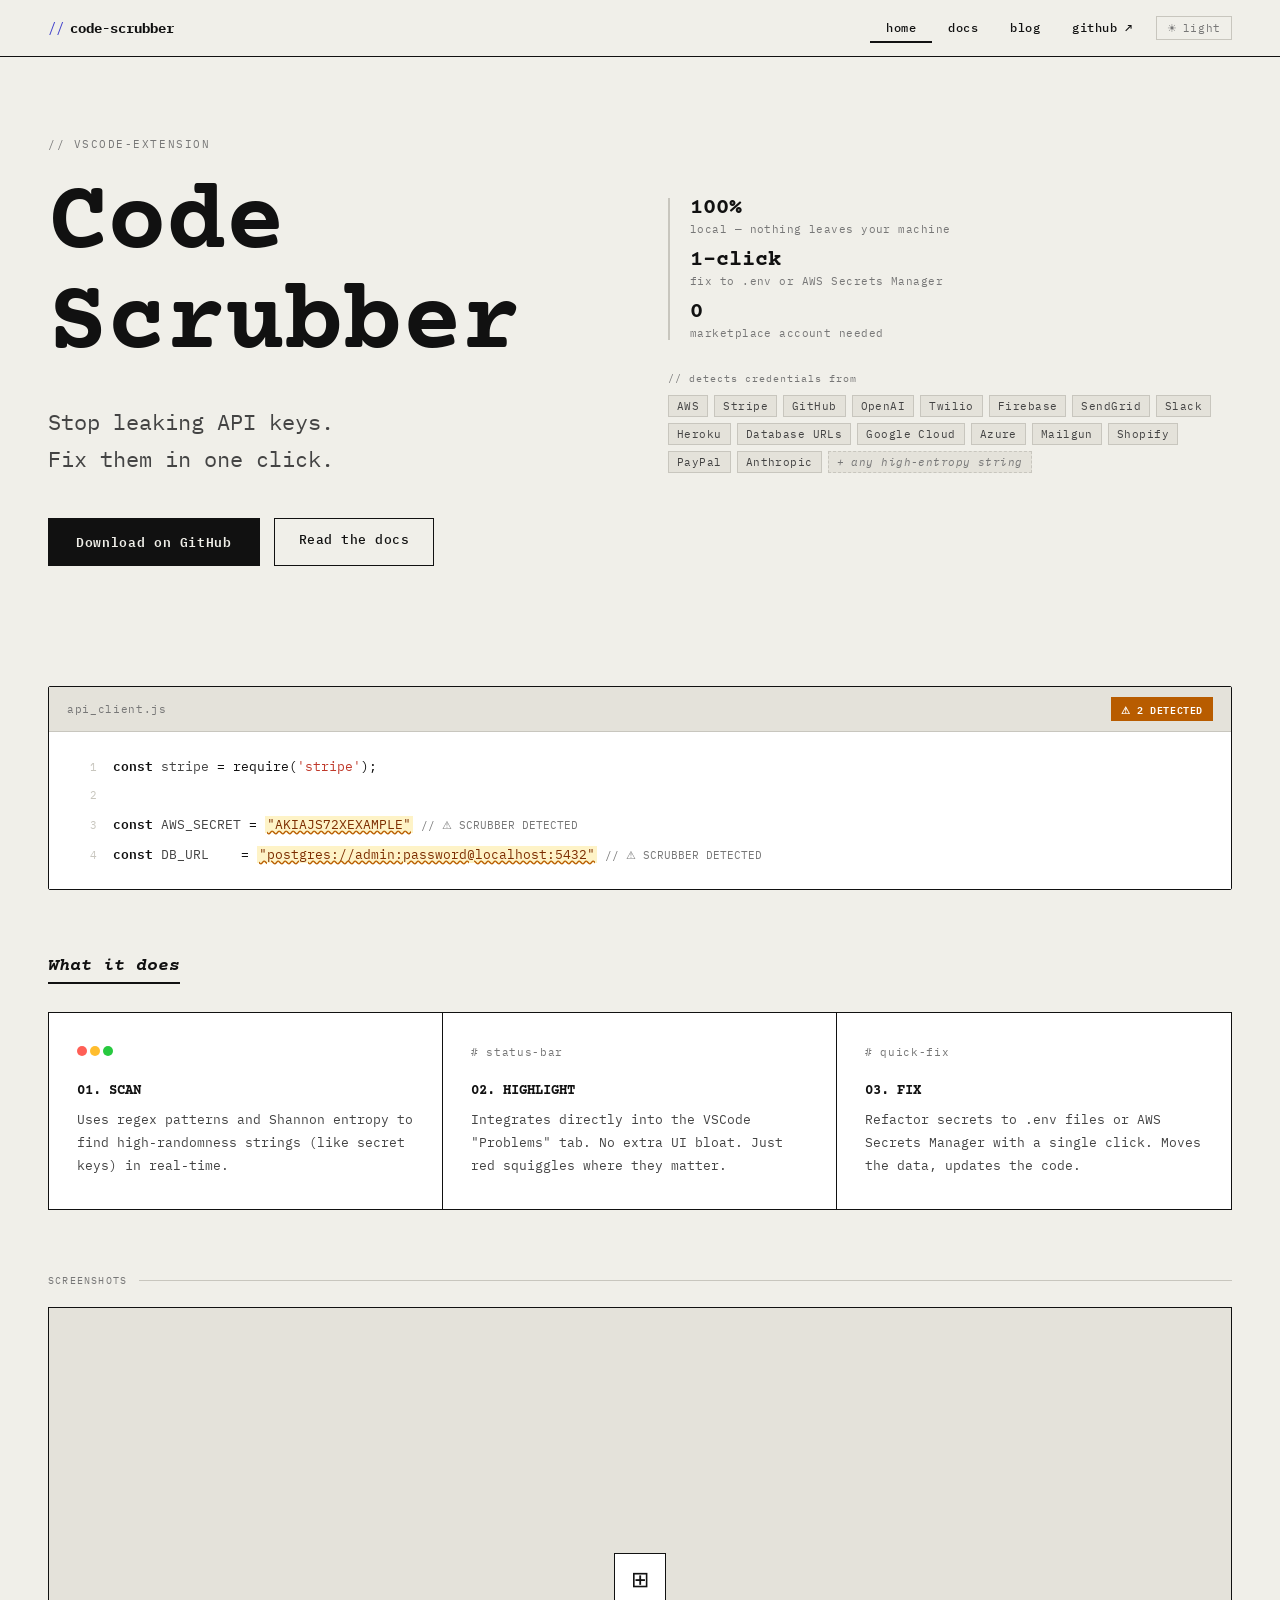
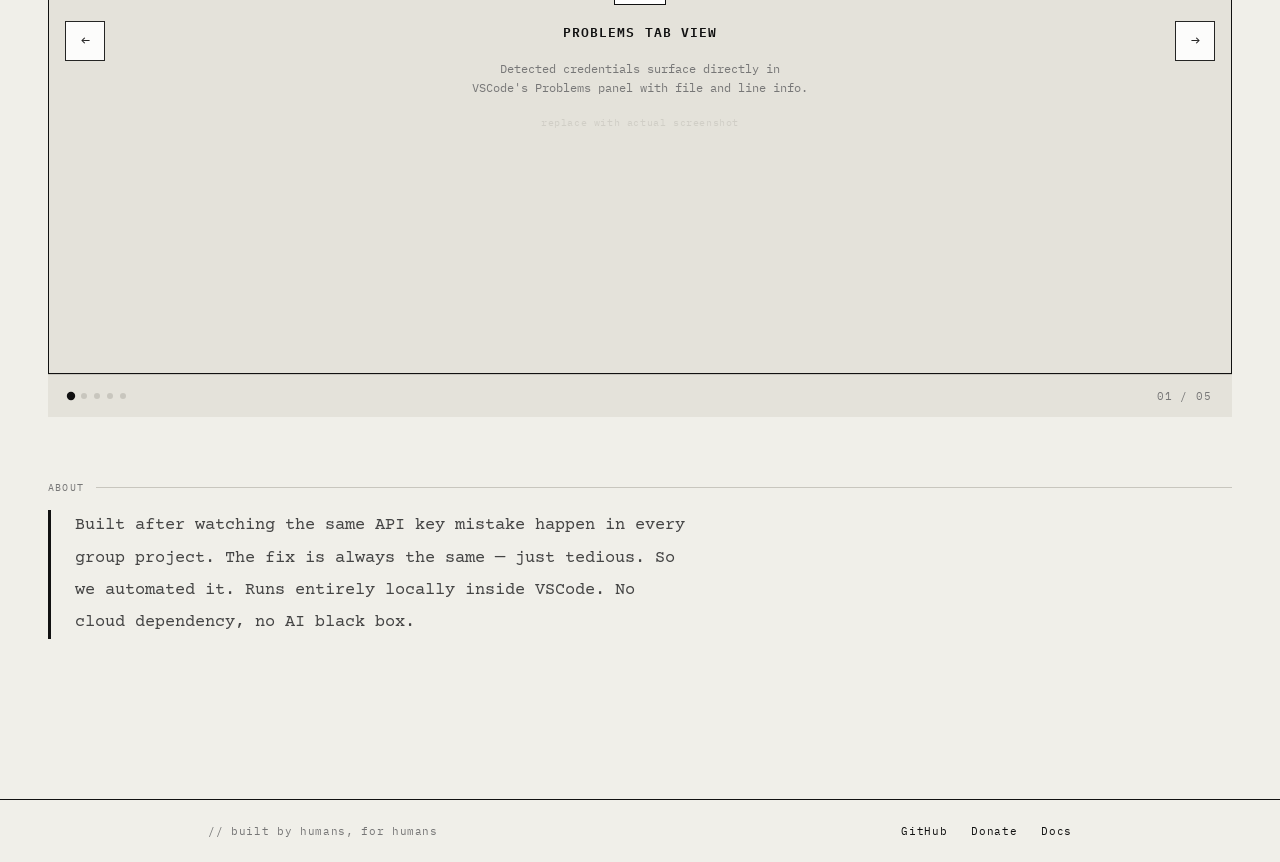
==== index.html @ 9b355af3 "initial commit: codescrubber website" ====
<!DOCTYPE html>
<html lang="en">
<head>
  <meta charset="UTF-8" />
  <meta name="viewport" content="width=device-width, initial-scale=1.0" />
  <title>Code Scrubber — Stop leaking API keys</title>
  <meta name="description" content="A VSCode extension that scans your workspace for leaked API keys and credentials, and fixes them in one click." />
  <meta property="og:title" content="Code Scrubber" />
  <meta property="og:description" content="Stop leaking API keys. Fix them in one click." />
  <meta property="og:image" content="assets/img/og-image.png" />
  <link rel="stylesheet" href="assets/css/base.css" />
  <link rel="stylesheet" href="assets/css/nav.css" />
  <link rel="stylesheet" href="assets/css/home.css" />
  <link rel="stylesheet" href="assets/css/footer.css" />
</head>
<body>

  <nav>
    <div class="nav-inner">
      <a class="nav-logo" href="index.html"><span class="logo-slash">// </span>code-scrubber</a>
      <div class="nav-right">
        <div class="nav-links">
          <a class="nav-link" href="index.html">home</a>
          <a class="nav-link" href="docs.html">docs</a>
          <a class="nav-link" href="blog.html">blog</a>
          <a class="nav-link" href="https://github.com" target="_blank">github ↗</a>
        </div>
        <button class="theme-btn" id="theme-btn">
          <span id="theme-icon">☀</span><span id="theme-label">light</span>
        </button>
      </div>
    </div>
  </nav>

  <div class="wrap">
    <div class="hero-layout">
      <div>
        <div class="hero-eyebrow">// vscode-extension</div>
        <h1>Code<br>Scrubber</h1>
        <div class="hero-sub">Stop leaking API keys.<br>Fix them in one click.</div>
        <div class="hero-btns">
          <a class="btn-dark" href="https://github.com/twilight0963/code-scrubber" target="_blank">Download on GitHub</a>
          <a class="btn-outline" href="docs.html">Read the docs</a>
        </div>
      </div>
      <div>
        <div class="hero-info">
          <div class="hero-stat-row">
            <div class="hero-stat">
              <span class="hero-stat-num">100%</span>
              <span class="hero-stat-label">local — nothing leaves your machine</span>
            </div>
            <div class="hero-stat">
              <span class="hero-stat-num">1-click</span>
              <span class="hero-stat-label">fix to .env or AWS Secrets Manager</span>
            </div>
            <div class="hero-stat">
              <span class="hero-stat-num">0</span>
              <span class="hero-stat-label">marketplace account needed</span>
            </div>
          </div>
          <div class="hero-detects">
            <div class="hero-detects-label">// detects credentials from</div>
            <div class="hero-tags">
              <span class="hero-tag">AWS</span>
              <span class="hero-tag">Stripe</span>
              <span class="hero-tag">GitHub</span>
              <span class="hero-tag">OpenAI</span>
              <span class="hero-tag">Twilio</span>
              <span class="hero-tag">Firebase</span>
              <span class="hero-tag">SendGrid</span>
              <span class="hero-tag">Slack</span>
              <span class="hero-tag">Heroku</span>
              <span class="hero-tag">Database URLs</span>
              <span class="hero-tag">Google Cloud</span>
              <span class="hero-tag">Azure</span>
              <span class="hero-tag">Mailgun</span>
              <span class="hero-tag">Shopify</span>
              <span class="hero-tag">PayPal</span>
              <span class="hero-tag">Anthropic</span>
              <span class="hero-tag hero-tag-more">+ any high-entropy string</span>
            </div>
          </div>
        </div>
      </div>
    </div>

    <div class="code-preview">
      <div class="code-bar">
        <span class="code-bar-name">api_client.js</span>
        <span class="code-badge">⚠ 2 DETECTED</span>
      </div>
      <div class="code-body">
        <span class="code-line"><span class="ln">1</span><span class="tok-k">const</span> <span class="tok-v">stripe</span> = require(<span class="tok-s">'stripe'</span>);</span>
        <span class="code-line"><span class="ln">2</span>&nbsp;</span>
        <span class="code-line"><span class="ln">3</span><span class="tok-k">const</span> <span class="tok-v">AWS_SECRET</span> = <span class="tok-flag">"AKIAJS72XEXAMPLE"</span> <span class="tok-c">// ⚠ SCRUBBER DETECTED</span></span>
        <span class="code-line"><span class="ln">4</span><span class="tok-k">const</span> <span class="tok-v">DB_URL</span>&nbsp;&nbsp;&nbsp;&nbsp;= <span class="tok-flag">"postgres://admin:password@localhost:5432"</span> <span class="tok-c">// ⚠ SCRUBBER DETECTED</span></span>
      </div>
    </div>

    <div class="page-section">
      <div class="what-heading">What it does</div>
      <div class="feat-grid">
        <div class="feat-card">
          <div class="feat-top"><span class="dot-r"></span><span class="dot-y"></span><span class="dot-g"></span></div>
          <div class="feat-num">01. SCAN</div>
          <p>Uses regex patterns and Shannon entropy to find high-randomness strings (like secret keys) in real-time.</p>
        </div>
        <div class="feat-card">
          <div class="feat-top"># status-bar</div>
          <div class="feat-num">02. HIGHLIGHT</div>
          <p>Integrates directly into the VSCode "Problems" tab. No extra UI bloat. Just red squiggles where they matter.</p>
        </div>
        <div class="feat-card">
          <div class="feat-top"># quick-fix</div>
          <div class="feat-num">03. FIX</div>
          <p>Refactor secrets to .env files or AWS Secrets Manager with a single click. Moves the data, updates the code.</p>
        </div>
      </div>
    </div>

    <div class="carousel-wrap">
      <div class="carousel-label">screenshots</div>
      <div class="carousel" id="carousel">
        <div class="carousel-track" id="carousel-track">
          <div class="carousel-slide">
            <div class="slide-icon">⊞</div>
            <div class="slide-title">PROBLEMS TAB VIEW</div>
            <div class="slide-desc">Detected credentials surface directly in VSCode's Problems panel with file and line info.</div>
            <div class="slide-res">replace with actual screenshot</div>
          </div>
          <div class="carousel-slide">
            <div class="slide-icon">◈</div>
            <div class="slide-title">QUICK FIX MENU</div>
            <div class="slide-desc">One-click lightbulb action to move the credential to .env or push to AWS Secrets Manager.</div>
            <div class="slide-res">replace with actual screenshot</div>
          </div>
          <div class="carousel-slide">
            <div class="slide-icon">⊡</div>
            <div class="slide-title">.ENV REFACTOR</div>
            <div class="slide-desc">Before and after — the hard-coded value is extracted and the reference is rewritten automatically.</div>
            <div class="slide-res">replace with actual screenshot</div>
          </div>
          <div class="carousel-slide">
            <div class="slide-icon">⬡</div>
            <div class="slide-title">GIT HISTORY SCAN</div>
            <div class="slide-desc">Past commits scanned for leaked credentials with direct links to the offending line.</div>
            <div class="slide-res">replace with actual screenshot</div>
          </div>
          <div class="carousel-slide">
            <div class="slide-icon">▦</div>
            <div class="slide-title">FULL WORKSPACE OVERVIEW</div>
            <div class="slide-desc">All flagged credentials across every file in your project, summarised in one view.</div>
            <div class="slide-res">replace with actual screenshot</div>
          </div>
        </div>
        <div class="carousel-controls">
          <button class="carousel-btn" id="carousel-prev">←</button>
          <button class="carousel-btn" id="carousel-next">→</button>
        </div>
      </div>
      <div class="carousel-footer">
        <div class="carousel-dots" id="carousel-dots"></div>
        <div class="carousel-counter" id="carousel-counter">01 / 05</div>
      </div>
    </div>

    <div class="page-section" style="padding-bottom: 80px;">
      <div class="section-label">about</div>
      <p class="about-text">Built after watching the same API key mistake happen in every group project. The fix is always the same — just tedious. So we automated it. Runs entirely locally inside VSCode. No cloud dependency, no AI black box.</p>
    </div>
  </div>

  <footer>
    <div class="footer-inner">
      <p>// built by humans, for humans</p>
      <div class="f-links">
        <a href="https://github.com" target="_blank">GitHub</a>
        <a href="#">Donate</a>
        <a href="docs.html">Docs</a>
      </div>
    </div>
  </footer>

  <script src="assets/js/theme.js" defer></script>
  <script src="assets/js/nav.js" defer></script>
  <script src="assets/js/carousel.js" defer></script>
</body>
</html>
---- assets/css/base.css ----
@import url('https://fonts.googleapis.com/css2?family=Courier+Prime:ital,wght@0,400;0,700;1,400&family=IBM+Plex+Mono:wght@400;500;600&display=swap');

/* ── VARIABLES ── */
:root {
  --bg:       #f0efe9;
  --paper:    #ffffff;
  --ink:      #111111;
  --ink2:     #444444;
  --ink3:     #777777;
  --border:   #c8c6be;
  --border2:  #111111;
  --ph:       #e4e2da;
  --ph2:      #d0cec6;
  --accent:   #4040cc;
  --warn:     #b85c00;
  --mono:     'IBM Plex Mono', monospace;
  --serif:    'Courier Prime', monospace;
}

[data-theme="dark"] {
  --bg:      #141414;
  --paper:   #1e1e1e;
  --ink:     #f0efe9;
  --ink2:    #aaa89e;
  --ink3:    #666560;
  --border:  #333330;
  --border2: #f0efe9;
  --ph:      #262622;
  --ph2:     #303030;
  --accent:  #8888ff;
}

/* ── RESET ── */
*, *::before, *::after { box-sizing: border-box; margin: 0; padding: 0; }
html { font-size: 16px; }
body {
  font-family: var(--mono);
  background: var(--bg);
  color: var(--ink);
  min-height: 100vh;
  transition: background 0.25s, color 0.25s;
  -webkit-font-smoothing: antialiased;
}
a { color: inherit; text-decoration: none; }
button { font-family: var(--mono); cursor: pointer; }
img { display: block; max-width: 100%; }

/* ── TYPOGRAPHY ── */
h1, h2, h3, h4 { font-family: var(--serif); font-weight: 700; color: var(--ink); }

/* ── SHARED UTILITIES ── */
.section-label {
  font-size: 10px;
  color: var(--ink3);
  letter-spacing: 0.12em;
  text-transform: uppercase;
  margin-bottom: 16px;
  display: flex;
  align-items: center;
  gap: 12px;
}
.section-label::after {
  content: '';
  flex: 1;
  height: 1px;
  background: var(--border);
}

.what-heading {
  font-family: var(--serif);
  font-size: 18px;
  font-weight: 700;
  font-style: italic;
  color: var(--ink);
  border-bottom: 2px solid var(--ink);
  padding-bottom: 6px;
  display: inline-block;
  margin-bottom: 28px;
}

.callout {
  border: 1px solid var(--warn);
  background: #fff8ee;
  padding: 12px 16px;
  font-size: 12px;
  color: #7c2d00;
  line-height: 1.6;
  margin: 14px 0;
}
[data-theme="dark"] .callout {
  background: #2a1800;
  color: #ffcc88;
  border-color: #7c4a00;
}

.code-doc {
  background: var(--ph);
  border: 1px solid var(--border);
  border-left: 3px solid var(--ink);
  padding: 14px 18px;
  font-family: var(--mono);
  font-size: 12px;
  color: var(--ink2);
  line-height: 1.8;
  margin: 12px 0;
  white-space: pre;
  overflow-x: auto;
}

.btn-dark {
  font-family: var(--mono);
  font-size: 13px;
  font-weight: 600;
  background: var(--ink);
  color: var(--bg);
  border: none;
  padding: 13px 28px;
  cursor: pointer;
  letter-spacing: 0.05em;
  transition: opacity 0.15s;
}
.btn-dark:hover { opacity: 0.8; }

.btn-outline {
  font-family: var(--mono);
  font-size: 13px;
  font-weight: 500;
  background: transparent;
  color: var(--ink);
  border: 1.5px solid var(--ink);
  padding: 12px 24px;
  cursor: pointer;
  letter-spacing: 0.04em;
  transition: background 0.1s;
}
.btn-outline:hover { background: var(--ph); }

/* ── LAYOUT WRAPPER ── */
.wrap {
  width: 100%;
  max-width: 1400px;
  margin: 0 auto;
  padding: 0 48px;
}

.page-section {
  padding: 64px 0 0;
}

/* Inner content max-width for readability */
.content-narrow { max-width: 760px; }
---- assets/css/nav.css ----
/* ── NAV ── */
nav {
  border-bottom: 1.5px solid var(--border2);
  background: var(--bg);
  position: sticky;
  top: 0;
  z-index: 100;
  transition: background 0.25s, border-color 0.25s;
}

.nav-inner {
  width: 100%;
  max-width: 1600px;
  margin: 0 auto;
  padding: 0 48px;
  height: 56px;
  display: flex;
  align-items: center;
  justify-content: space-between;
}

.nav-logo {
  font-size: 14px;
  font-weight: 700;
  color: var(--ink);
  cursor: pointer;
  display: flex;
  align-items: center;
  gap: 6px;
  text-decoration: none;
}
.nav-logo:hover { opacity: 0.8; }

.logo-slash { color: #4040cc; font-weight: 400; }
[data-theme="dark"] .logo-slash { color: #8888ff; }

.nav-right {
  display: flex;
  align-items: center;
  gap: 8px;
}

.nav-links { display: flex; }

.nav-link {
  font-family: var(--mono);
  font-size: 12px;
  color: var(--ink);
  padding: 6px 16px;
  cursor: pointer;
  border: none;
  background: transparent;
  letter-spacing: 0.04em;
  font-weight: 500;
  border-bottom: 2px solid transparent;
  transition: border-color 0.1s;
  text-decoration: none;
  display: inline-block;
}
.nav-link:hover  { border-bottom: 2px solid var(--ink); }
.nav-link.active { border-bottom: 2px solid var(--ink); }

.theme-btn {
  font-family: var(--mono);
  font-size: 11px;
  color: var(--ink3);
  border: 1px solid var(--border);
  background: transparent;
  padding: 4px 10px;
  cursor: pointer;
  letter-spacing: 0.06em;
  transition: border-color 0.1s, color 0.1s;
  display: flex;
  align-items: center;
  gap: 5px;
}
.theme-btn:hover { border-color: var(--ink); color: var(--ink); }
---- assets/css/home.css ----
/* ── HERO ── */
.hero { padding: 80px 0 0; }

.hero-layout {
  display: grid;
  grid-template-columns: 1fr 1fr;
  gap: 56px;
  align-items: center;
  padding: 80px 0 64px;
}

.hero-eyebrow {
  font-size: 11px;
  color: var(--ink3);
  letter-spacing: 0.14em;
  text-transform: uppercase;
  margin-bottom: 24px;
}

.hero-layout h1 {
  font-family: var(--serif) !important;
  font-size: 100px !important;
  font-weight: 700;
  line-height: 1.0;
  color: var(--ink);
  margin-bottom: 28px;
  letter-spacing: -0.01em;
}

.hero-sub {
  font-family: var(--mono);
  font-size: 22px;
  color: var(--ink2);
  line-height: 1.7;
  margin-bottom: 40px;
  max-width: 440px;
}

.hero-btns { display: flex; gap: 14px; flex-wrap: wrap; }

/* ── CODE PREVIEW ── */
.code-preview {
  margin-top: 56px;
  border: 1.5px solid var(--border2);
  background: var(--paper);
  transition: background 0.25s;
  border-radius: 2px;
}

.code-bar {
  border-bottom: 1px solid var(--border);
  padding: 10px 18px;
  display: flex;
  align-items: center;
  background: var(--ph);
  transition: background 0.25s;
}

.code-bar-name { font-size: 11px; color: var(--ink3); letter-spacing: 0.06em; }

.code-badge {
  margin-left: auto;
  font-size: 10px;
  background: #b85c00;
  color: #fff;
  padding: 3px 10px;
  letter-spacing: 0.06em;
  font-weight: 600;
}

.code-body {
  padding: 20px 24px;
  font-size: 13px;
  line-height: 2.2;
  background: var(--paper);
  transition: background 0.25s;
  overflow-x: auto;
}

.code-line { display: block; white-space: nowrap; }

.ln {
  color: var(--border);
  width: 24px;
  display: inline-block;
  text-align: right;
  margin-right: 16px;
  font-size: 11px;
  user-select: none;
}

.tok-k  { color: var(--ink); font-weight: 600; }
.tok-v  { color: var(--ink2); }
.tok-s  { color: #c0392b; }
.tok-c  { color: var(--ink3); font-size: 11px; }
.tok-flag {
  color: #7c2d00;
  background: #fef3c7;
  text-decoration: underline;
  text-decoration-style: wavy;
  text-decoration-color: #b85c00;
  padding: 0 2px;
}
[data-theme="dark"] .tok-flag { color: #ffcc88; background: #3a2800; }

/* ── FEATURE GRID ── */
.feat-grid {
  display: grid;
  grid-template-columns: repeat(3, 1fr);
  border: 1.5px solid var(--border2);
  overflow: hidden;
}

.feat-card {
  padding: 32px 28px;
  border-right: 1px solid var(--border2);
  background: var(--paper);
  transition: background 0.25s;
}
.feat-card:last-child { border-right: none; }

.feat-top {
  margin-bottom: 18px;
  font-size: 11px;
  color: var(--ink3);
  letter-spacing: 0.06em;
  min-height: 20px;
}

.dot-r { width: 10px; height: 10px; border-radius: 50%; background: #ff5f56; display: inline-block; }
.dot-y { width: 10px; height: 10px; border-radius: 50%; background: #ffbd2e; display: inline-block; margin: 0 3px; }
.dot-g { width: 10px; height: 10px; border-radius: 50%; background: #27c93f; display: inline-block; }

.feat-num {
  font-family: var(--serif);
  font-size: 14px;
  font-weight: 700;
  color: var(--ink);
  margin-bottom: 10px;
}
.feat-card p { font-size: 13px; color: var(--ink2); line-height: 1.75; }

/* ── CAROUSEL ── */
.carousel-wrap { padding-top: 64px; }

.carousel-label {
  font-size: 10px;
  color: var(--ink3);
  letter-spacing: 0.12em;
  text-transform: uppercase;
  margin-bottom: 20px;
  display: flex;
  align-items: center;
  gap: 12px;
}
.carousel-label::after { content: ''; flex: 1; height: 1px; background: var(--border); }

.carousel {
  position: relative;
  border: 1.5px solid var(--border2);
  background: var(--ph);
  overflow: hidden;
}

.carousel-track {
  display: flex;
  transition: transform 0.4s cubic-bezier(0.4, 0, 0.2, 1);
}

.carousel-slide {
  min-width: 100%;
  aspect-ratio: 16 / 9;
  display: flex;
  flex-direction: column;
  align-items: center;
  justify-content: center;
  gap: 16px;
  background: var(--ph);
  transition: background 0.25s;
  flex-shrink: 0;
}
.carousel-slide img { width: 100%; height: 100%; object-fit: cover; }

.slide-icon {
  width: 52px;
  height: 52px;
  border: 1.5px solid var(--border2);
  display: flex;
  align-items: center;
  justify-content: center;
  font-size: 22px;
  background: var(--paper);
  transition: background 0.25s;
  color: var(--ink);
}
.slide-title { font-size: 13px; font-weight: 600; color: var(--ink); letter-spacing: 0.08em; text-align: center; }
.slide-desc  { font-size: 12px; color: var(--ink3); text-align: center; max-width: 340px; line-height: 1.65; }
.slide-res   { font-size: 10px; color: var(--ph2); letter-spacing: 0.06em; margin-top: 2px; }

.carousel-controls {
  position: absolute;
  top: 50%;
  transform: translateY(-50%);
  width: 100%;
  display: flex;
  justify-content: space-between;
  padding: 0 16px;
  pointer-events: none;
}

.carousel-btn {
  pointer-events: all;
  width: 40px;
  height: 40px;
  background: var(--paper);
  border: 1.5px solid var(--border2);
  cursor: pointer;
  font-size: 15px;
  color: var(--ink);
  display: flex;
  align-items: center;
  justify-content: center;
  transition: background 0.1s, color 0.1s;
  font-family: var(--mono);
  opacity: 0.9;
}
.carousel-btn:hover { background: var(--ink); color: var(--bg); opacity: 1; }

.carousel-footer {
  display: flex;
  align-items: center;
  justify-content: space-between;
  padding: 14px 20px;
  border-top: 1px solid var(--border);
  background: var(--ph);
  transition: background 0.25s;
}

.carousel-dots { display: flex; gap: 7px; align-items: center; }

.c-dot {
  width: 6px;
  height: 6px;
  border-radius: 50%;
  background: var(--border);
  cursor: pointer;
  transition: background 0.2s, transform 0.2s;
  border: none;
  padding: 0;
}
.c-dot.active { background: var(--ink); transform: scale(1.4); }
.carousel-counter { font-size: 11px; color: var(--ink3); letter-spacing: 0.08em; }

/* ── ABOUT ── */
.about-text {
  font-family: var(--serif);
  font-size: 17px;
  color: var(--ink2);
  line-height: 1.9;
  max-width: 640px;
  border-left: 3px solid var(--ink);
  padding-left: 24px;
}

.hero-info { display: flex; flex-direction: column; gap: 32px; margin-bottom: 32px; }
.hero-stat-row { display: flex; flex-direction: column; gap: 14px; border-left: 2px solid var(--border); padding-left: 20px; }
.hero-stat { display: flex; flex-direction: column; gap: 2px; }
.hero-stat-num { font-family: var(--serif); font-size: 22px; font-weight: 700; color: var(--ink); line-height: 1; }
.hero-stat-label { font-size: 11px; color: var(--ink3); letter-spacing: 0.04em; }
.hero-detects-label { font-size: 10px; color: var(--ink3); letter-spacing: 0.1em; margin-bottom: 10px; }
.hero-tags { display: flex; flex-wrap: wrap; gap: 6px; }
.hero-tag { font-family: var(--mono); font-size: 11px; color: var(--ink2); background: var(--ph); border: 1px solid var(--border); padding: 3px 8px; letter-spacing: 0.04em; }
.hero-tag-more { color: var(--ink3); border-style: dashed; font-style: italic; }
---- assets/css/footer.css ----
/* ── FOOTER ── */
footer {
  margin-top: 80px;
  border-top: 1.5px solid var(--border2);
  background: var(--bg);
  transition: background 0.25s;
}

.footer-inner {
  width: 100%;
  max-width: 960px;
  margin: 0 auto;
  padding: 24px 48px;
  display: flex;
  align-items: center;
  justify-content: space-between;
}

footer p {
  font-size: 11px;
  color: var(--ink3);
  letter-spacing: 0.06em;
}

.f-links { display: flex; gap: 24px; }

.f-links a {
  font-size: 11px;
  color: var(--ink);
  letter-spacing: 0.06em;
  cursor: pointer;
  text-decoration: none;
  transition: opacity 0.1s;
}
.f-links a:hover { text-decoration: underline; }
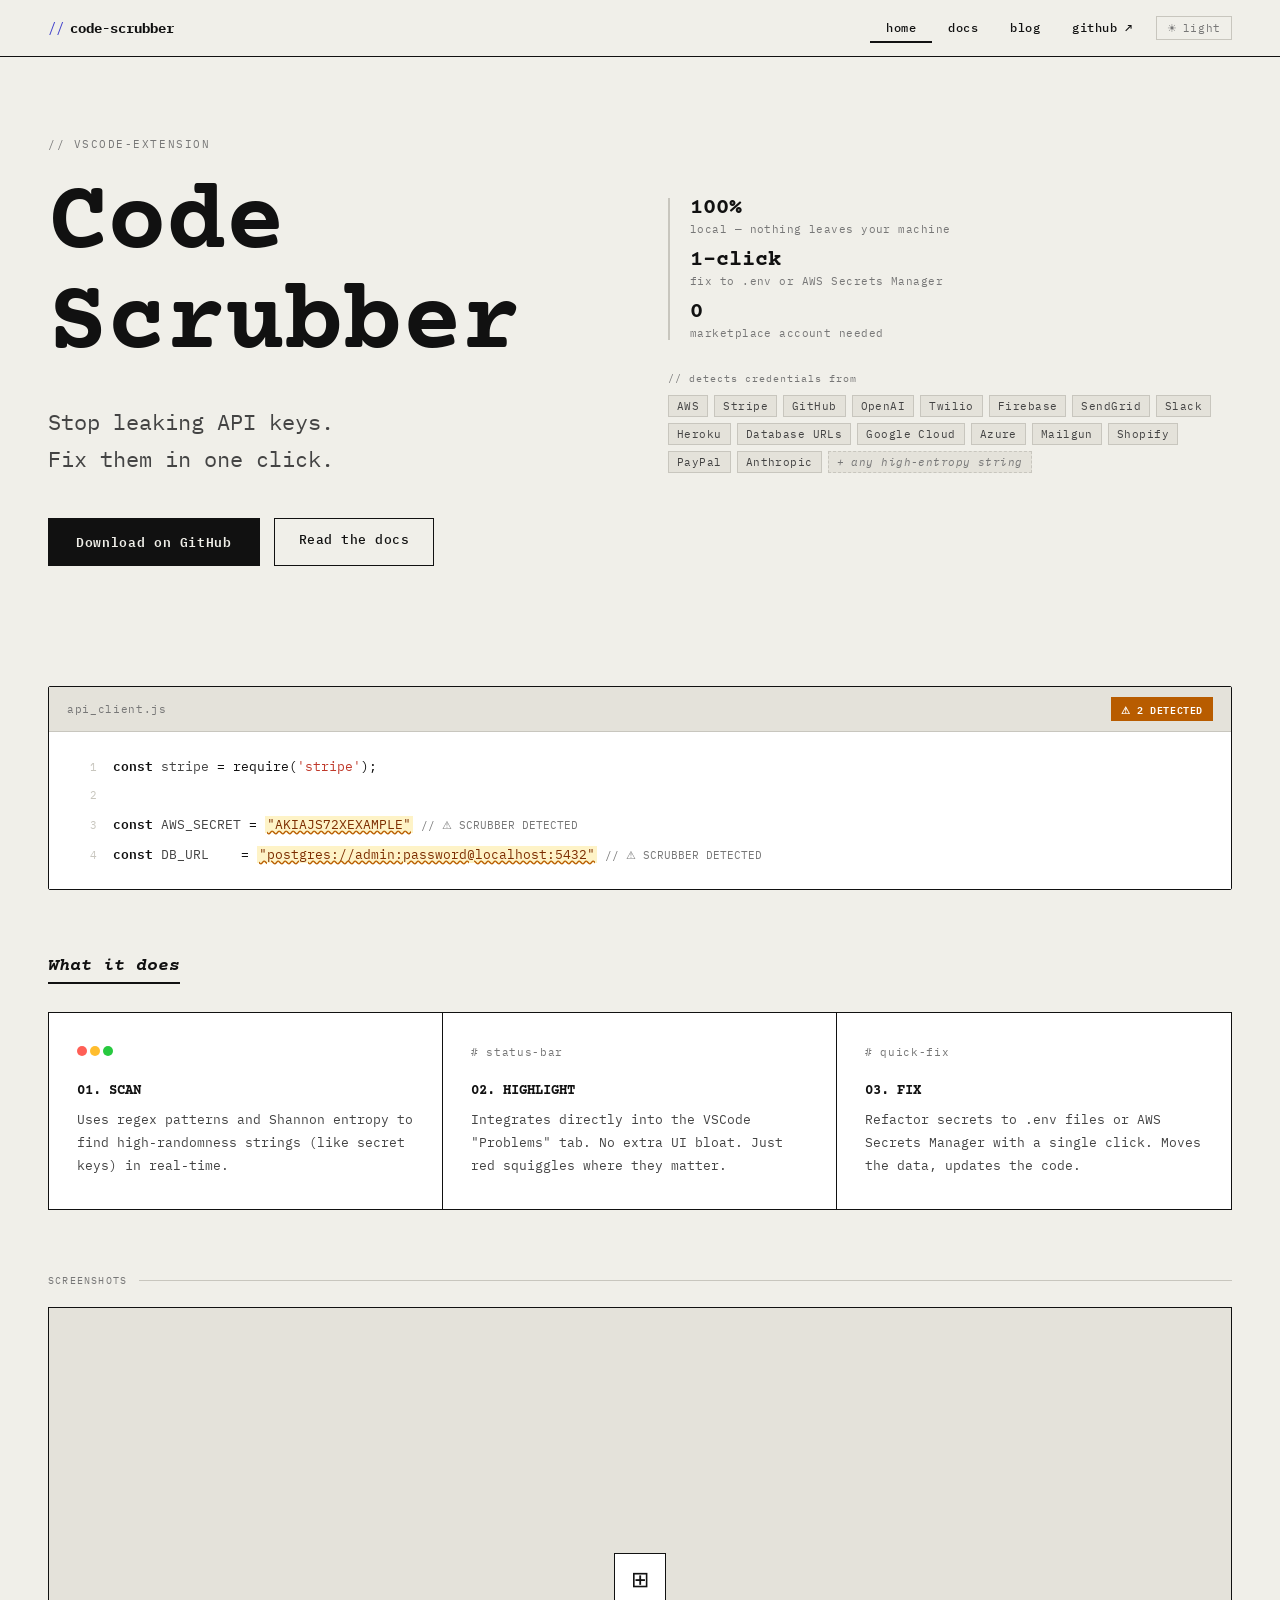
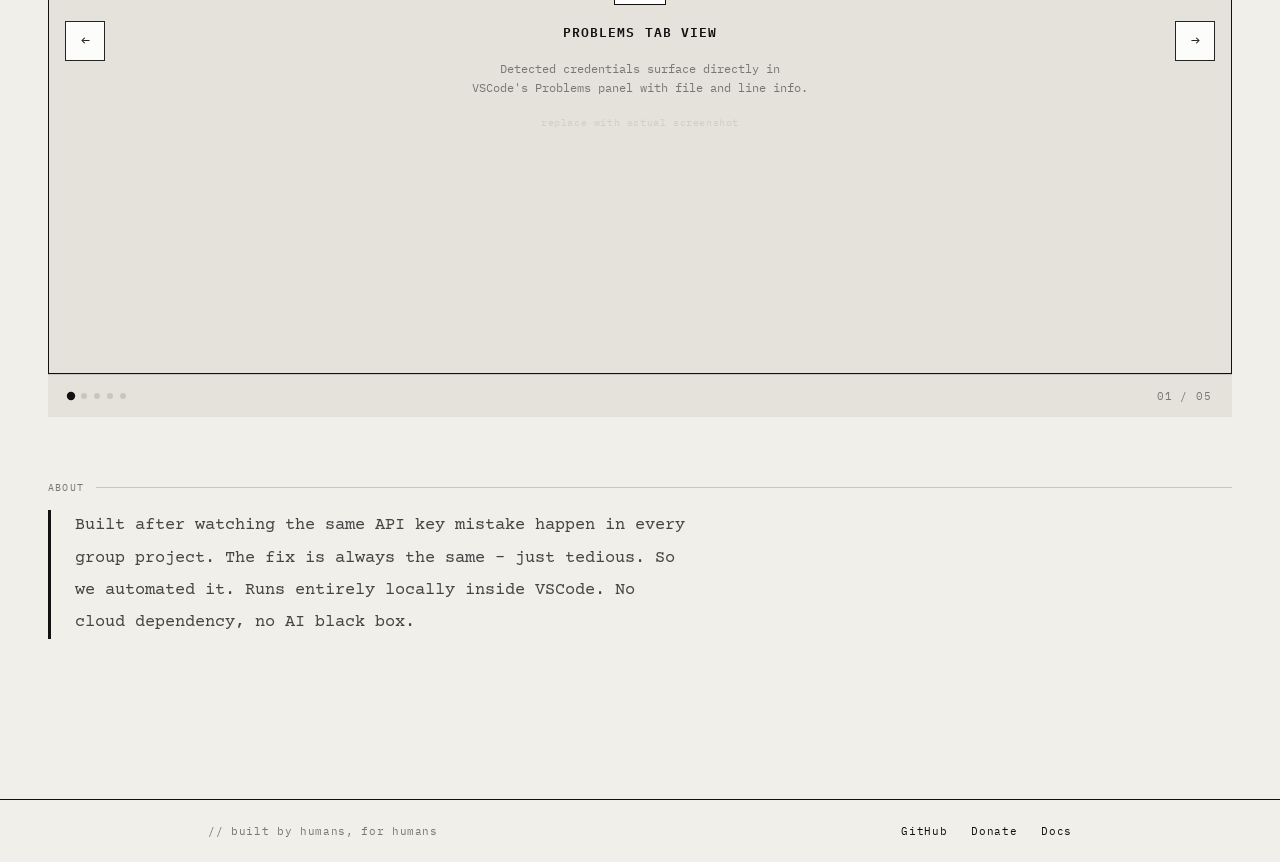
==== commit 47b5318e: "added releases page to download button" ====
--- a/index.html
+++ b/index.html
@@ -8,6 +8,8 @@
   <meta property="og:title" content="Code Scrubber" />
   <meta property="og:description" content="Stop leaking API keys. Fix them in one click." />
   <meta property="og:image" content="assets/img/og-image.png" />
+  <link rel="icon" type="image/x-icon" href="assets/img/favicon.ico">
+  <link rel="shortcut icon" href="assets/img/favicon.ico">
   <link rel="stylesheet" href="assets/css/base.css" />
   <link rel="stylesheet" href="assets/css/nav.css" />
   <link rel="stylesheet" href="assets/css/home.css" />
@@ -23,7 +25,7 @@
           <a class="nav-link" href="index.html">home</a>
           <a class="nav-link" href="docs.html">docs</a>
           <a class="nav-link" href="blog.html">blog</a>
-          <a class="nav-link" href="https://github.com" target="_blank">github ↗</a>
+          <a class="nav-link" href="https://github.com/twilight0963/code-scrubber" target="_blank">github ↗</a>
         </div>
         <button class="theme-btn" id="theme-btn">
           <span id="theme-icon">☀</span><span id="theme-label">light</span>
@@ -39,7 +41,7 @@
         <h1>Code<br>Scrubber</h1>
         <div class="hero-sub">Stop leaking API keys.<br>Fix them in one click.</div>
         <div class="hero-btns">
-          <a class="btn-dark" href="https://github.com/twilight0963/code-scrubber" target="_blank">Download on GitHub</a>
+          <a class="btn-dark" href="https://github.com/twilight0963/code-scrubber/releases" target="_blank">Download on GitHub</a>
           <a class="btn-outline" href="docs.html">Read the docs</a>
         </div>
       </div>
@@ -167,7 +169,7 @@
 
     <div class="page-section" style="padding-bottom: 80px;">
       <div class="section-label">about</div>
-      <p class="about-text">Built after watching the same API key mistake happen in every group project. The fix is always the same — just tedious. So we automated it. Runs entirely locally inside VSCode. No cloud dependency, no AI black box.</p>
+      <p class="about-text">Built after watching the same API key mistake happen in every group project. The fix is always the same - just tedious. So we automated it. Runs entirely locally inside VSCode. No cloud dependency, no AI black box.</p>
     </div>
   </div>
 
@@ -175,7 +177,7 @@
     <div class="footer-inner">
       <p>// built by humans, for humans</p>
       <div class="f-links">
-        <a href="https://github.com" target="_blank">GitHub</a>
+        <a href="https://github.com/twilight0963/code-scrubber" target="_blank">GitHub</a>
         <a href="#">Donate</a>
         <a href="docs.html">Docs</a>
       </div>
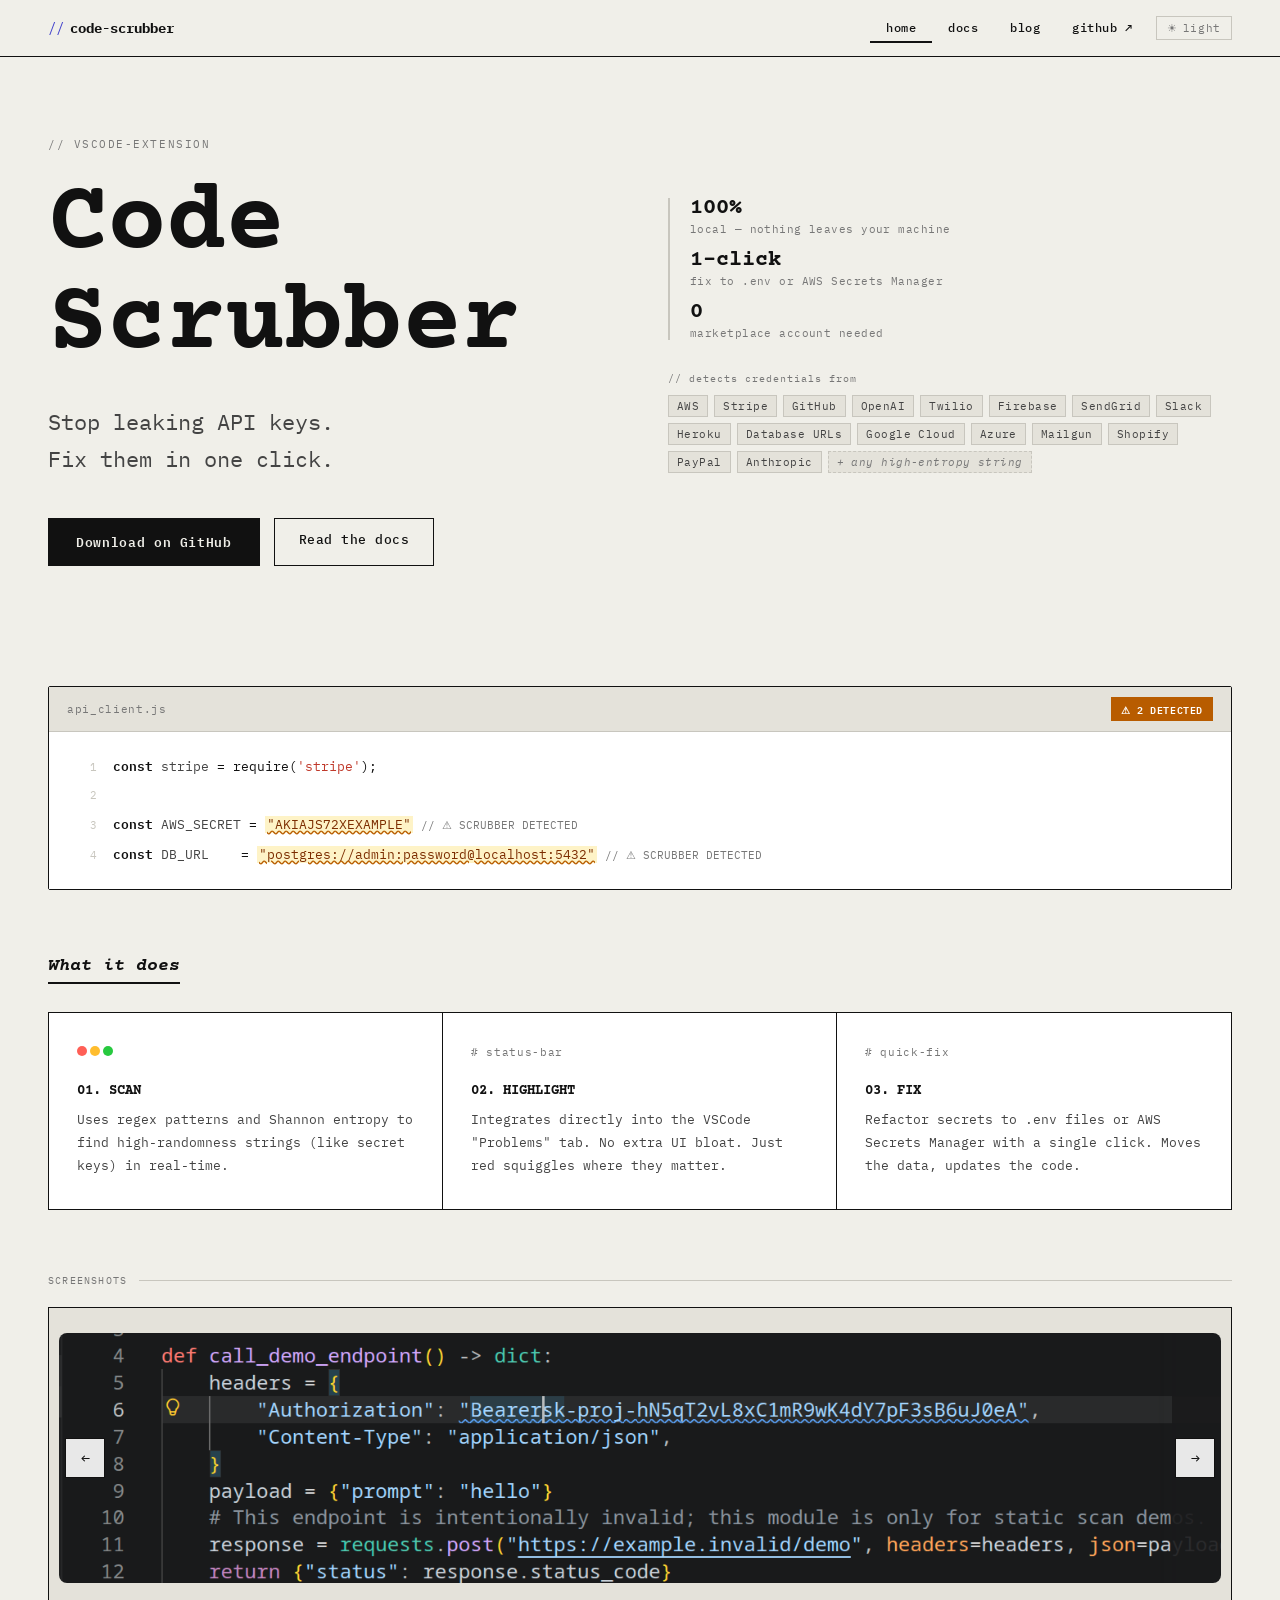
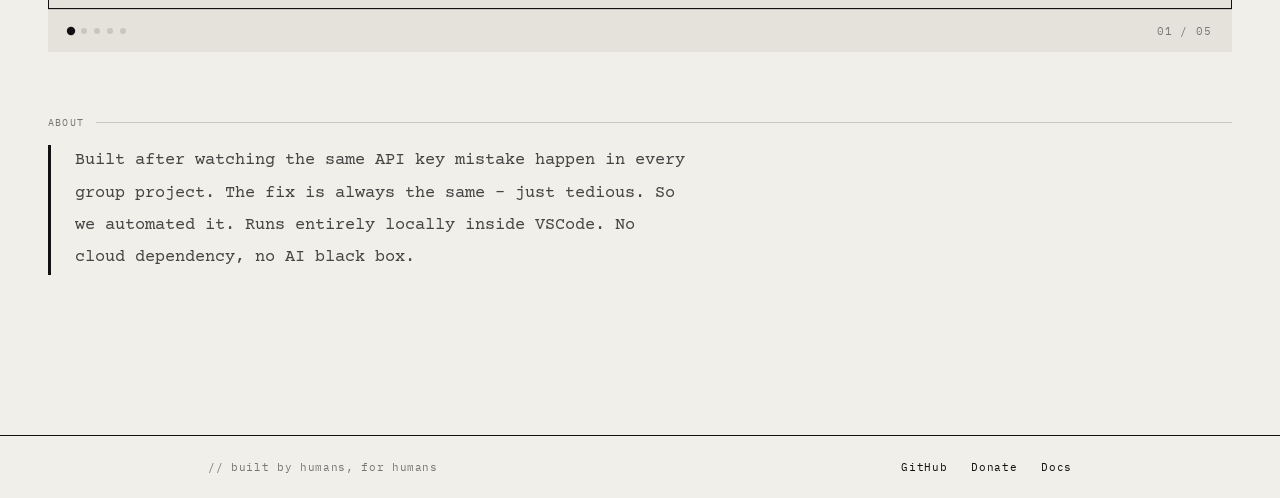
==== commit 8f02644f: "added images to the screenshot tab" ====
--- a/index.html
+++ b/index.html
@@ -126,34 +126,23 @@
       <div class="carousel" id="carousel">
         <div class="carousel-track" id="carousel-track">
           <div class="carousel-slide">
-            <div class="slide-icon">⊞</div>
-            <div class="slide-title">PROBLEMS TAB VIEW</div>
-            <div class="slide-desc">Detected credentials surface directly in VSCode's Problems panel with file and line info.</div>
-            <div class="slide-res">replace with actual screenshot</div>
+            <img src="assets/img/screenshots/pasted file.png" alt="Problems tab view">
           </div>
           <div class="carousel-slide">
-            <div class="slide-icon">◈</div>
-            <div class="slide-title">QUICK FIX MENU</div>
-            <div class="slide-desc">One-click lightbulb action to move the credential to .env or push to AWS Secrets Manager.</div>
-            <div class="slide-res">replace with actual screenshot</div>
+            
+            <img src="assets/img/screenshots/problem-tab.png" alt="Problems tab view">
           </div>
           <div class="carousel-slide">
-            <div class="slide-icon">⊡</div>
-            <div class="slide-title">.ENV REFACTOR</div>
-            <div class="slide-desc">Before and after — the hard-coded value is extracted and the reference is rewritten automatically.</div>
-            <div class="slide-res">replace with actual screenshot</div>
+            
+            <img src="assets/img/screenshots/noprblem.png" alt="ENV refactor view">
           </div>
           <div class="carousel-slide">
-            <div class="slide-icon">⬡</div>
-            <div class="slide-title">GIT HISTORY SCAN</div>
-            <div class="slide-desc">Past commits scanned for leaked credentials with direct links to the offending line.</div>
-            <div class="slide-res">replace with actual screenshot</div>
+            
+            <img src="assets/img/screenshots/env.png" alt="Git history scan view">
           </div>
           <div class="carousel-slide">
-            <div class="slide-icon">▦</div>
-            <div class="slide-title">FULL WORKSPACE OVERVIEW</div>
-            <div class="slide-desc">All flagged credentials across every file in your project, summarised in one view.</div>
-            <div class="slide-res">replace with actual screenshot</div>
+            
+            <img src="assets/img/screenshots/encryopt.png" alt="Full workspace overview view">
           </div>
         </div>
         <div class="carousel-controls">
--- a/assets/css/home.css
+++ b/assets/css/home.css
@@ -178,8 +178,15 @@
   background: var(--ph);
   transition: background 0.25s;
   flex-shrink: 0;
-}
-.carousel-slide img { width: 100%; height: 100%; object-fit: cover; }
+  max-height: 300px;
+}
+.carousel-slide img { 
+  width: calc(100% - 20px); 
+  height: 100%; 
+  max-height: 250px; 
+  object-fit: cover; 
+  border-radius: 8px;
+}
 
 .slide-icon {
   width: 52px;
--- a/assets/css/footer.css
+++ b/assets/css/footer.css
@@ -14,15 +14,23 @@
   display: flex;
   align-items: center;
   justify-content: space-between;
+  position: relative;
 }
 
 footer p {
   font-size: 11px;
   color: var(--ink3);
   letter-spacing: 0.06em;
+  margin: 0;
+  flex: 1;
 }
 
-.f-links { display: flex; gap: 24px; }
+.f-links { 
+  display: flex; 
+  gap: 24px;
+  margin-left: auto;
+  margin-right: 0;
+}
 
 .f-links a {
   font-size: 11px;
